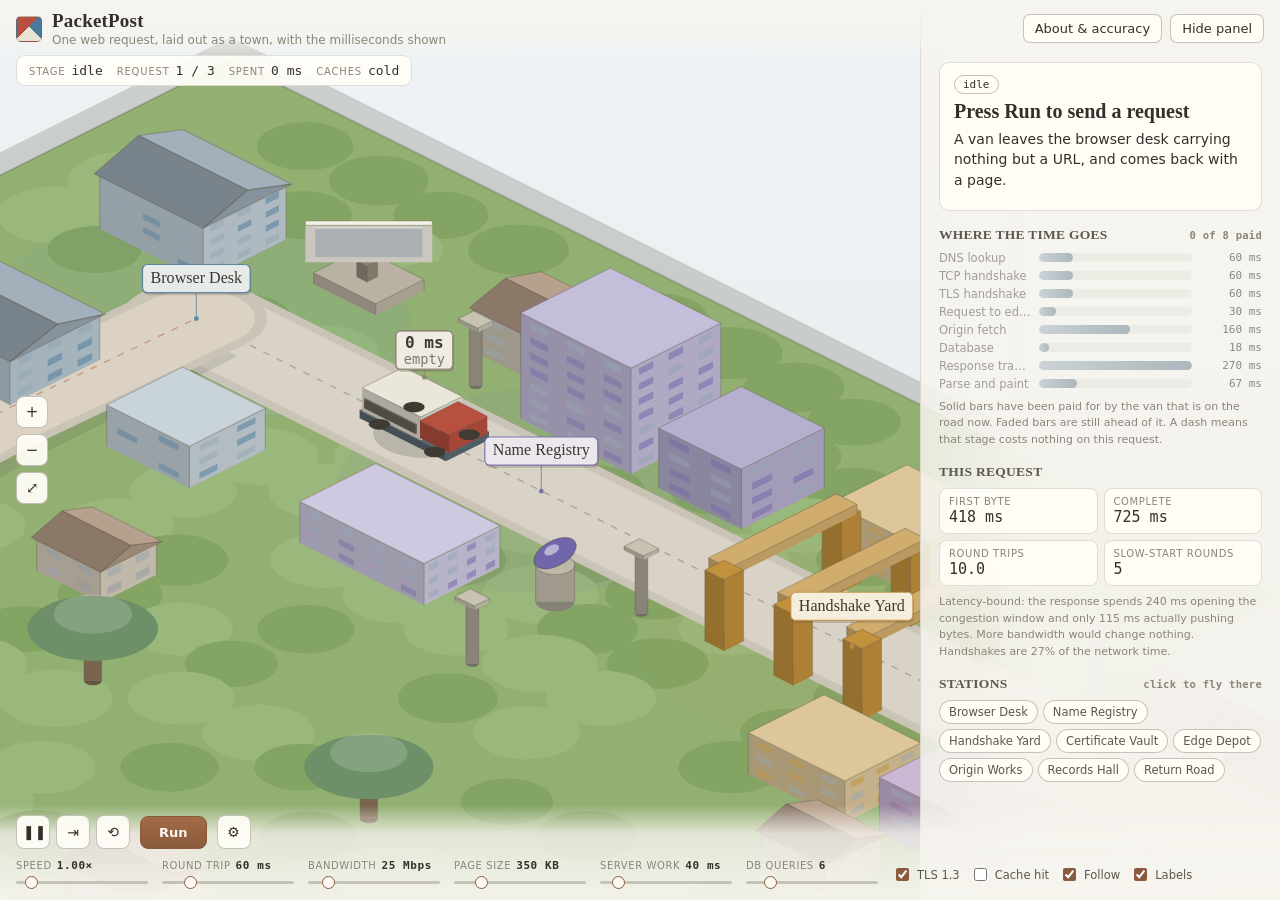
==== Dotfiles/claude/skills/wtf-explainer/assets/template/index.html @ b82c7345 "Add wtf-explainer skill, adapted from learnscape Interactive self-narrating explainers of technical " ====
<!doctype html>
<html lang="en">
<head>
<meta charset="utf-8" />
<meta name="viewport" content="width=device-width, initial-scale=1, viewport-fit=cover" />
<title>PacketPost: What a Web Request Actually Costs</title>
<meta name="description" content="An isometric town that runs one HTTP request in real time: DNS, the TCP handshake, TLS, a CDN edge, the origin, the database and TCP slow start — with the whole latency waterfall computed live." />
<link rel="stylesheet" href="css/styles.css" />
</head>
<body>

<canvas id="stage"></canvas>
<div id="tooltip" class="tooltip" hidden></div>

<header class="topbar">
  <div class="brand">
    <div class="logo" aria-hidden="true"></div>
    <div class="brand-text">
      <h1>PacketPost</h1>
      <p>One web request, laid out as a town, with the milliseconds shown</p>
    </div>
  </div>
  <div class="top-actions">
    <button id="btn-about" class="ghost">About &amp; accuracy</button>
    <button id="btn-panel" class="ghost" aria-expanded="true">Hide panel</button>
  </div>
</header>

<div class="hud" id="hud">
  <div class="hud-item"><span class="hud-k">Stage</span><span class="hud-v" id="hud-phase">idle</span></div>
  <div class="hud-item"><span class="hud-k">Request</span><span class="hud-v" id="hud-trip">1 / 3</span></div>
  <div class="hud-item"><span class="hud-k">Spent</span><span class="hud-v" id="hud-elapsed">0 ms</span></div>
  <div class="hud-item"><span class="hud-k">Caches</span><span class="hud-v" id="hud-state">cold</span></div>
  <div class="hud-note" id="hud-note"></div>
</div>

<div class="zoomer" id="zoomer">
  <button id="zoom-in" title="Zoom in" aria-label="Zoom in">+</button>
  <button id="zoom-out" title="Zoom out" aria-label="Zoom out">−</button>
  <button id="zoom-fit" title="Show the whole town (or double-click the map)" aria-label="Fit whole town">⤢</button>
</div>

<aside class="inspector" id="inspector">
  <button class="sheet-handle" id="sheet-handle" aria-expanded="false" aria-controls="inspector">
    <span class="grip" aria-hidden="true"></span>
    <span class="sheet-label">Details</span>
  </button>

  <div class="stage-card">
    <div class="eyebrow">
      <span class="chip" id="stage-chip">idle</span>
      <span class="tag" id="stage-tag"></span>
    </div>
    <h2 id="stage-name">Press Run to send a request</h2>
    <p class="lede" id="stage-short">A van leaves the browser desk carrying nothing but a URL, and comes back with a page.</p>
    <p class="muted" id="stage-body"></p>
    <div class="dwell" id="dwell" hidden>
      <i id="dwell-bar"></i>
      <span id="dwell-hint">reading stop: press <kbd>Space</kbd> to hold it here</span>
    </div>
  </div>

  <section class="sec">
    <h3>Where the time goes <span class="hint" id="wf-hint">projected</span></h3>
    <div class="bars" id="wf-list"></div>
    <p class="fine">Solid bars have been paid for by the van that is on the road now.
       Faded bars are still ahead of it. A dash means that stage costs nothing on this request.</p>
  </section>

  <section class="sec">
    <h3>This request</h3>
    <div class="stats">
      <div class="stat"><span class="k">First byte</span><b id="sum-ttfb">—</b></div>
      <div class="stat"><span class="k">Complete</span><b id="sum-total">—</b></div>
      <div class="stat"><span class="k">Round trips</span><b id="sum-rt">—</b></div>
      <div class="stat"><span class="k">Slow-start rounds</span><b id="sum-rounds">—</b></div>
    </div>
    <p class="fine" id="sum-note"></p>
  </section>

  <section class="sec">
    <h3>Stations <span class="hint">click to fly there</span></h3>
    <div class="chips" id="district-chips"></div>
  </section>
</aside>

<footer class="dock" id="dock">
  <div class="dock-row">
    <div class="group transport">
      <button id="btn-play" class="icon" title="Play / pause (space)"><span id="play-glyph">❚❚</span></button>
      <button id="btn-step" class="icon" title="Next stage (S)">⇥</button>
      <button id="btn-reset" class="icon" title="Reset and replay the slow tour (R)">⟲</button>
    </div>

    <button id="btn-run" class="primary">Run</button>
    <button id="btn-tune" class="icon" title="Show settings" aria-expanded="false" aria-controls="dock-tune">⚙</button>

    <div class="dock-tune" id="dock-tune">
      <label class="field slider">
        <span>Speed <b id="v-speed">1.0×</b></span>
        <input id="speed" type="range" min="0.4" max="8" step="0.05" value="1" />
      </label>

      <label class="field slider">
        <span>Round trip <b id="v-rtt">60 ms</b></span>
        <input id="rtt" type="range" min="5" max="300" step="5" value="60" />
      </label>

      <label class="field slider">
        <span>Bandwidth <b id="v-mbps">25 Mbps</b></span>
        <input id="mbps" type="range" min="1" max="200" step="1" value="25" />
      </label>

      <label class="field slider">
        <span>Page size <b id="v-payload">350 KB</b></span>
        <input id="payload" type="range" min="5" max="2000" step="5" value="350" />
      </label>

      <label class="field slider">
        <span>Server work <b id="v-server">40 ms</b></span>
        <input id="server" type="range" min="0" max="400" step="5" value="40" />
      </label>

      <label class="field slider">
        <span>DB queries <b id="v-dbq">6</b></span>
        <input id="dbq" type="range" min="0" max="40" step="1" value="6" />
      </label>

      <div class="group toggles">
        <label class="toggle"><input id="tls13" type="checkbox" checked /><span>TLS 1.3</span></label>
        <label class="toggle"><input id="edgehit" type="checkbox" /><span>Cache hit</span></label>
        <label class="toggle"><input id="follow" type="checkbox" checked /><span>Follow</span></label>
        <label class="toggle"><input id="labels" type="checkbox" checked /><span>Labels</span></label>
      </div>
    </div>
  </div>
</footer>

<div class="modal" id="about" hidden>
  <div class="modal-card">
    <button class="modal-close" id="about-close" aria-label="Close">×</button>
    <h2>What this is</h2>
    <p>PacketPost is an isometric town where every station is one stage of a single web request.
       A van leaves the browser desk with nothing but a URL: it gets an address at the
       Name Registry, a connection at the Handshake Yard and keys at the Certificate Vault,
       asks the Edge Depot for the page, and — only if the depot does not already have it —
       drives inland to the Origin Works and the Records Hall. Then it comes home over the
       elevated Return Road, which is where the bytes are actually transferred.</p>
    <p>The gauge on the van's flank is the millisecond budget it has spent so far. The crates
       in the bed are the bytes it is carrying. Both are read straight out of the model.</p>

    <h2>How much of it is real</h2>
    <p><strong>Genuinely computed, live, in your browser:</strong> the whole waterfall.
       DNS, TCP and TLS are charged in round trips at whatever latency you dial in; TLS 1.3
       costs one round trip and 1.2 costs two; the origin leg is charged at twice the edge
       distance; database time is queries × per-query cost; and the response transfer is the
       larger of the time the pipe needs for the bytes and the time TCP slow start needs to
       open the congestion window, starting from a ten-segment initial window and doubling
       each round. Time to first byte, the completion time, the round-trip count and the
       latency-bound / bandwidth-bound verdict all fall out of that arithmetic. It is all in
       <code>js/model.js</code>, about 120 lines.</p>
    <p><strong>Assumed:</strong> that the resolver sits as far away as the server; that the
       origin sits twice as far as the edge; that headers cost 800 bytes compressed; that one
       connection carries everything (a real page opens several and fetches dozens of files
       over them).</p>
    <p><strong>Indicative:</strong> parse and paint, which depends far more on the page than
       on the network and is the one bar here that is a guess.</p>
    <p><strong>Scenery:</strong> the buildings, the trees and the traffic paint. They are
       there so the mechanism has somewhere to happen. Treat the town as an illustration and
       the numbers on the panel as the lesson.</p>

    <h2>Pacing</h2>
    <p>The first time the van reaches a station it stops for long enough to read that
       station's write-up — between 9 and 26 seconds, depending on how much there is to say —
       and a progress bar under the panel text shows how much of the stop is left. Once every
       station has been explained there is nothing new to read, so the town runs at a
       watchable pace instead of a readable one. <b>Space</b> holds any stop indefinitely,
       <b>S</b> steps one station at a time, and the Speed slider scales everything, reading
       stops included. <b>Reset</b> (⟲) replays the slow tour; <b>Run</b> keeps what you have
       already read.</p>
    <p>Three requests run in a row on purpose. The second and third are dramatically cheaper,
       and nothing about the network changed between them — DNS, the connection and the edge
       cache are simply warm. That gap is the single most useful thing on this page.</p>

    <h2>Controls</h2>
    <ul>
      <li><b>Space</b> play / pause · <b>S</b> advance one station · <b>R</b> reset and replay the tour · <b>F</b> follow camera · <b>L</b> labels</li>
      <li>Drag to pan, scroll to zoom, click any station for its write-up.</li>
      <li>The view starts close on the van and rides with it. The <b>⤢</b> button on the left,
          or a double-click on the map, pulls back to the whole town.</li>
    </ul>
    <p class="fine">Built from the isometric-explainer skill. All code and copy original.</p>
  </div>
</div>

<script src="js/iso.js"></script>
<script src="js/model.js"></script>
<script src="js/world.js"></script>
<script src="js/sim.js"></script>
<script src="js/render.js"></script>
<script src="js/ui.js"></script>
<script src="js/main.js"></script>
</body>
</html>
---- Dotfiles/claude/skills/wtf-explainer/assets/template/css/styles.css ----
/* styles.css: a light, print-like shell around a full-screen canvas.
 *
 * The canvas is fixed and full-viewport; every panel floats over it and
 * reports its own size back to main.js, which keeps the camera aimed at the
 * part of the screen that is still visible. Nothing here is domain-specific
 * except the wording, so copy the file and change the palette.
 */

:root {
  --paper: #f6f4ee;
  --ink: #33302b;
  --ink-soft: #5c574f;
  --ink-faint: #8b857a;
  --line: rgba(90, 82, 70, 0.18);
  --line-strong: rgba(90, 82, 70, 0.34);
  --card: rgba(255, 253, 247, 0.94);
  --accent: #8a5a3c;
  --good: #5f8a52;
  --warn: #c2913c;
  --hot: #b8503f;
  --hud-top: 58px;
  --dock-h: 108px;
  --serif: "Iowan Old Style", Palatino, "Palatino Linotype", Georgia, serif;
  --sans: system-ui, -apple-system, "Segoe UI", Roboto, sans-serif;
  --mono: ui-monospace, Menlo, Consolas, monospace;
}

* { box-sizing: border-box; }

html, body {
  margin: 0;
  height: 100%;
  overflow: hidden;
  background: var(--paper);
  color: var(--ink);
  font-family: var(--sans);
  -webkit-text-size-adjust: 100%;
}

#stage {
  position: fixed;
  inset: 0;
  display: block;
  touch-action: none;
  cursor: grab;
}
#stage.dragging { cursor: grabbing; }

/* ------------------------------------------------------------------ topbar */

.topbar {
  position: fixed;
  top: 0; left: 0; right: 0;
  display: flex;
  align-items: center;
  justify-content: space-between;
  gap: 12px;
  padding: 10px 16px;
  background: linear-gradient(to bottom, rgba(246, 244, 238, 0.96), rgba(246, 244, 238, 0.72) 70%, rgba(246, 244, 238, 0));
  z-index: 6;
  pointer-events: none;
}
.topbar > * { pointer-events: auto; }

.brand { display: flex; align-items: center; gap: 10px; min-width: 0; }

.logo {
  width: 26px; height: 26px;
  flex: 0 0 auto;
  border-radius: 5px;
  background:
    linear-gradient(135deg, #b8503f 0 45%, transparent 45%),
    linear-gradient(225deg, #4a7a9b 0 45%, transparent 45%),
    #e8e2d4;
  border: 1px solid var(--line-strong);
}

.brand-text { min-width: 0; }
.brand-text h1 {
  margin: 0;
  font-family: var(--serif);
  font-size: 19px;
  font-weight: 600;
  letter-spacing: 0.2px;
}
.brand-text p {
  margin: 1px 0 0;
  font-size: 12px;
  color: var(--ink-faint);
}

.top-actions { display: flex; gap: 8px; flex: 0 0 auto; }

button {
  font-family: inherit;
  font-size: 13px;
  color: var(--ink);
  cursor: pointer;
}

button.ghost {
  padding: 6px 11px;
  border: 1px solid var(--line-strong);
  border-radius: 7px;
  background: var(--card);
}
button.ghost:hover { border-color: var(--accent); color: var(--accent); }

/* --------------------------------------------------------------------- hud */

.hud {
  position: fixed;
  top: calc(var(--hud-top) + 4px);
  left: 16px;
  display: flex;
  flex-wrap: wrap;
  align-items: center;
  gap: 6px 14px;
  max-width: min(560px, calc(100vw - 32px));
  padding: 7px 12px;
  border: 1px solid var(--line);
  border-radius: 9px;
  background: var(--card);
  z-index: 5;
}
.hud-item { display: flex; align-items: baseline; gap: 6px; }
.hud-k {
  font-size: 10px;
  letter-spacing: 0.08em;
  text-transform: uppercase;
  color: var(--ink-faint);
}
.hud-v { font-family: var(--mono); font-size: 13px; }
.hud-note {
  flex: 1 0 100%;
  font-size: 11.5px;
  color: var(--ink-soft);
  min-height: 0;
}
.hud-note:empty { display: none; }

/* ------------------------------------------------------------------ zoomer */

.zoomer {
  position: fixed;
  left: 16px;
  top: 50%;
  transform: translateY(-50%);
  display: flex;
  flex-direction: column;
  gap: 6px;
  z-index: 5;
}
.zoomer button {
  width: 32px; height: 32px;
  display: grid;
  place-items: center;
  font-size: 15px;
  border: 1px solid var(--line-strong);
  border-radius: 8px;
  background: var(--card);
}
.zoomer button:hover { border-color: var(--accent); color: var(--accent); }

/* --------------------------------------------------------------- inspector */

.inspector {
  position: fixed;
  top: 0; right: 0;
  width: 360px;
  height: 100%;
  padding: 62px 18px calc(var(--dock-h) + 18px);
  overflow-y: auto;
  background: linear-gradient(to left, rgba(246, 244, 238, 0.97) 70%, rgba(246, 244, 238, 0.86));
  border-left: 1px solid var(--line);
  z-index: 4;
  scrollbar-width: thin;
}
.inspector.hidden { display: none; }

.sheet-handle { display: none; }

.stage-card {
  padding: 12px 14px;
  border: 1px solid var(--line);
  border-radius: 10px;
  background: var(--card);
}
.eyebrow { display: flex; align-items: center; gap: 8px; margin-bottom: 6px; }
.chip {
  padding: 2px 8px;
  border: 1px solid var(--line-strong);
  border-radius: 999px;
  font-family: var(--mono);
  font-size: 11px;
}
.tag { font-size: 11.5px; color: var(--ink-faint); }

.stage-card h2 {
  margin: 2px 0 6px;
  font-family: var(--serif);
  font-size: 20px;
  font-weight: 600;
}
.lede { margin: 0 0 8px; font-size: 14px; line-height: 1.45; }
.muted { margin: 0; font-size: 13px; line-height: 1.55; color: var(--ink-soft); }

.dwell {
  position: relative;
  margin-top: 10px;
  padding-top: 8px;
  border-top: 1px solid var(--line);
  font-size: 11px;
  color: var(--ink-faint);
}
.dwell i {
  display: block;
  height: 3px;
  margin-bottom: 5px;
  border-radius: 2px;
  background: linear-gradient(90deg, var(--accent), #c08a5c);
  transition: width 0.12s linear;
}
kbd {
  padding: 0 4px;
  border: 1px solid var(--line-strong);
  border-radius: 4px;
  font-family: var(--mono);
  font-size: 10.5px;
}

.sec { margin-top: 16px; }
.sec h3 {
  display: flex;
  align-items: baseline;
  justify-content: space-between;
  gap: 8px;
  margin: 0 0 8px;
  font-family: var(--serif);
  font-size: 13.5px;
  font-weight: 600;
  letter-spacing: 0.02em;
  text-transform: uppercase;
  color: var(--ink-soft);
}
.hint { font-family: var(--mono); font-size: 10.5px; text-transform: none; color: var(--ink-faint); }
.fine { margin: 8px 0 0; font-size: 11px; line-height: 1.5; color: var(--ink-faint); }

/* ---- bar lists (the waterfall) ---- */

.bars { display: flex; flex-direction: column; gap: 4px; }
.bar {
  display: grid;
  grid-template-columns: 92px 1fr 62px;
  align-items: center;
  gap: 8px;
  font-size: 11.5px;
  opacity: 0.55;
}
.bar.paid { opacity: 1; }
.bar.live {
  padding: 2px 4px;
  margin: -2px -4px;
  border-radius: 6px;
  background: rgba(184, 80, 63, 0.09);
  outline: 1px solid rgba(184, 80, 63, 0.28);
}
.bar.cut { opacity: 0.34; }
.bar .lbl {
  overflow: hidden;
  text-overflow: ellipsis;
  white-space: nowrap;
  color: var(--ink-soft);
}
.bar .track {
  height: 9px;
  border-radius: 5px;
  background: rgba(90, 82, 70, 0.1);
  overflow: hidden;
}
.bar .fill {
  display: block;
  height: 100%;
  border-radius: 5px;
  background: linear-gradient(90deg, #a8b8c4, #6f8794);
  transition: width 0.18s ease-out;
}
.bar.paid .fill { background: linear-gradient(90deg, #c9906a, #a8603c); }
.bar.live .fill { background: linear-gradient(90deg, #d8724f, #b8503f); }
.bar .val { font-family: var(--mono); font-size: 11px; text-align: right; color: var(--ink); }

/* ---- stat grid ---- */

.stats {
  display: grid;
  grid-template-columns: 1fr 1fr;
  gap: 6px;
}
.stat {
  padding: 7px 9px;
  border: 1px solid var(--line);
  border-radius: 8px;
  background: var(--card);
}
.stat .k {
  display: block;
  font-size: 10px;
  letter-spacing: 0.06em;
  text-transform: uppercase;
  color: var(--ink-faint);
}
.stat b { font-family: var(--mono); font-size: 15px; font-weight: 500; }

/* ---- chips ---- */

.chips { display: flex; flex-wrap: wrap; gap: 5px; }
.chips button {
  padding: 4px 9px;
  border: 1px solid var(--line-strong);
  border-radius: 999px;
  background: var(--card);
  font-size: 11.5px;
  color: var(--ink-soft);
}
.chips button:hover { border-color: var(--accent); color: var(--accent); }
.chips button.on {
  border-color: var(--accent);
  background: rgba(138, 90, 60, 0.12);
  color: var(--accent);
}

/* -------------------------------------------------------------------- dock */

.dock {
  position: fixed;
  left: 0; right: 0; bottom: 0;
  padding: 10px 16px calc(10px + env(safe-area-inset-bottom));
  background: linear-gradient(to top, rgba(246, 244, 238, 0.97), rgba(246, 244, 238, 0.8) 70%, rgba(246, 244, 238, 0));
  z-index: 6;
}
.dock-row {
  display: flex;
  align-items: center;
  flex-wrap: wrap;
  gap: 10px;
}
.group { display: flex; align-items: center; gap: 6px; }

button.icon {
  width: 34px; height: 34px;
  display: grid;
  place-items: center;
  font-size: 14px;
  border: 1px solid var(--line-strong);
  border-radius: 8px;
  background: var(--card);
}
button.icon:hover { border-color: var(--accent); color: var(--accent); }

button.primary {
  padding: 8px 18px;
  border: 1px solid #8a5a3c;
  border-radius: 8px;
  background: linear-gradient(to bottom, #a46b46, #8a5a3c);
  color: #fdf8f2;
  font-size: 13px;
  font-weight: 600;
}
button.primary:hover { filter: brightness(1.07); }

.dock-tune {
  display: flex;
  align-items: center;
  flex-wrap: wrap;
  gap: 10px 14px;
  flex: 1 1 auto;
}

.field { display: flex; flex-direction: column; gap: 2px; min-width: 0; }
.field > span {
  display: flex;
  align-items: baseline;
  gap: 5px;
  font-size: 10px;
  letter-spacing: 0.06em;
  text-transform: uppercase;
  color: var(--ink-faint);
  white-space: nowrap;
}
.field > span b { font-family: var(--mono); font-size: 11px; text-transform: none; color: var(--ink); }
.field.slider { width: 132px; }

input[type="range"] {
  width: 100%;
  height: 16px;
  margin: 0;
  appearance: none;
  background: transparent;
}
input[type="range"]::-webkit-slider-runnable-track {
  height: 3px;
  border-radius: 2px;
  background: rgba(90, 82, 70, 0.28);
}
input[type="range"]::-webkit-slider-thumb {
  appearance: none;
  width: 13px; height: 13px;
  margin-top: -5px;
  border: 1px solid #8a5a3c;
  border-radius: 50%;
  background: #fdf8f2;
}
input[type="range"]::-moz-range-track {
  height: 3px;
  border-radius: 2px;
  background: rgba(90, 82, 70, 0.28);
}
input[type="range"]::-moz-range-thumb {
  width: 13px; height: 13px;
  border: 1px solid #8a5a3c;
  border-radius: 50%;
  background: #fdf8f2;
}

.toggles { flex-wrap: wrap; gap: 4px 10px; }
.toggle {
  display: flex;
  align-items: center;
  gap: 5px;
  font-size: 11.5px;
  color: var(--ink-soft);
  cursor: pointer;
  white-space: nowrap;
}
.toggle input { accent-color: #8a5a3c; }

/* ------------------------------------------------------------------ modal */

.modal {
  position: fixed;
  inset: 0;
  display: grid;
  place-items: center;
  padding: 20px;
  background: rgba(48, 44, 38, 0.42);
  z-index: 20;
}
.modal[hidden] { display: none; }
.modal-card {
  position: relative;
  max-width: 640px;
  max-height: 84vh;
  overflow-y: auto;
  padding: 22px 26px;
  border: 1px solid var(--line-strong);
  border-radius: 12px;
  background: #fffdf7;
  box-shadow: 0 18px 50px rgba(60, 52, 42, 0.24);
}
.modal-card h2 {
  margin: 18px 0 6px;
  font-family: var(--serif);
  font-size: 17px;
}
.modal-card h2:first-of-type { margin-top: 0; }
.modal-card p, .modal-card li { font-size: 13.5px; line-height: 1.6; color: var(--ink-soft); }
.modal-card p { margin: 0 0 8px; }
.modal-card code {
  padding: 1px 4px;
  border-radius: 4px;
  background: rgba(90, 82, 70, 0.09);
  font-family: var(--mono);
  font-size: 12px;
}
.modal-card strong { color: var(--ink); }
.modal-close {
  position: absolute;
  top: 10px; right: 12px;
  width: 28px; height: 28px;
  border: 1px solid var(--line);
  border-radius: 7px;
  background: var(--card);
  font-size: 16px;
  line-height: 1;
}

/* ---------------------------------------------------------------- tooltip */

.tooltip {
  position: fixed;
  max-width: 250px;
  padding: 7px 10px;
  border: 1px solid var(--line-strong);
  border-radius: 8px;
  background: #fffdf7;
  box-shadow: 0 6px 18px rgba(60, 52, 42, 0.16);
  font-size: 11.5px;
  line-height: 1.45;
  color: var(--ink-soft);
  pointer-events: none;
  z-index: 10;
}
.tooltip b { display: block; margin-bottom: 2px; font-family: var(--serif); font-size: 13px; color: var(--ink); }

/* -------------------------------------------------------------- responsive
   On a phone the inspector becomes a bottom sheet that sits above the dock and
   opens to full height when tapped. main.js measures its height and keeps the
   camera above it. */

@media (max-width: 900px) {
  .brand-text p { display: none; }
  .zoomer { top: auto; bottom: calc(var(--dock-h) + 130px); transform: none; }

  .inspector {
    top: auto;
    bottom: var(--dock-h);
    left: 0; right: 0;
    width: auto;
    height: auto;
    max-height: 38vh;
    padding: 0 14px 12px;
    border-left: 0;
    border-top: 1px solid var(--line-strong);
    border-radius: 12px 12px 0 0;
    background: rgba(246, 244, 238, 0.97);
    transition: max-height 0.18s ease-out;
  }
  .inspector.open { max-height: 76vh; }
  .inspector .sec { display: none; }
  .inspector.open .sec { display: block; }

  .sheet-handle {
    position: sticky;
    top: 0;
    display: flex;
    align-items: center;
    justify-content: center;
    gap: 8px;
    width: 100%;
    padding: 7px 0 6px;
    border: 0;
    background: transparent;
  }
  .sheet-handle .grip {
    width: 34px; height: 3px;
    border-radius: 2px;
    background: var(--line-strong);
  }
  .sheet-label {
    font-size: 10px;
    letter-spacing: 0.08em;
    text-transform: uppercase;
    color: var(--ink-faint);
  }

  .dock-tune {
    display: none;
    width: 100%;
  }
  .dock.tune-open .dock-tune { display: flex; }
  .field.slider { width: calc(50% - 10px); }
}
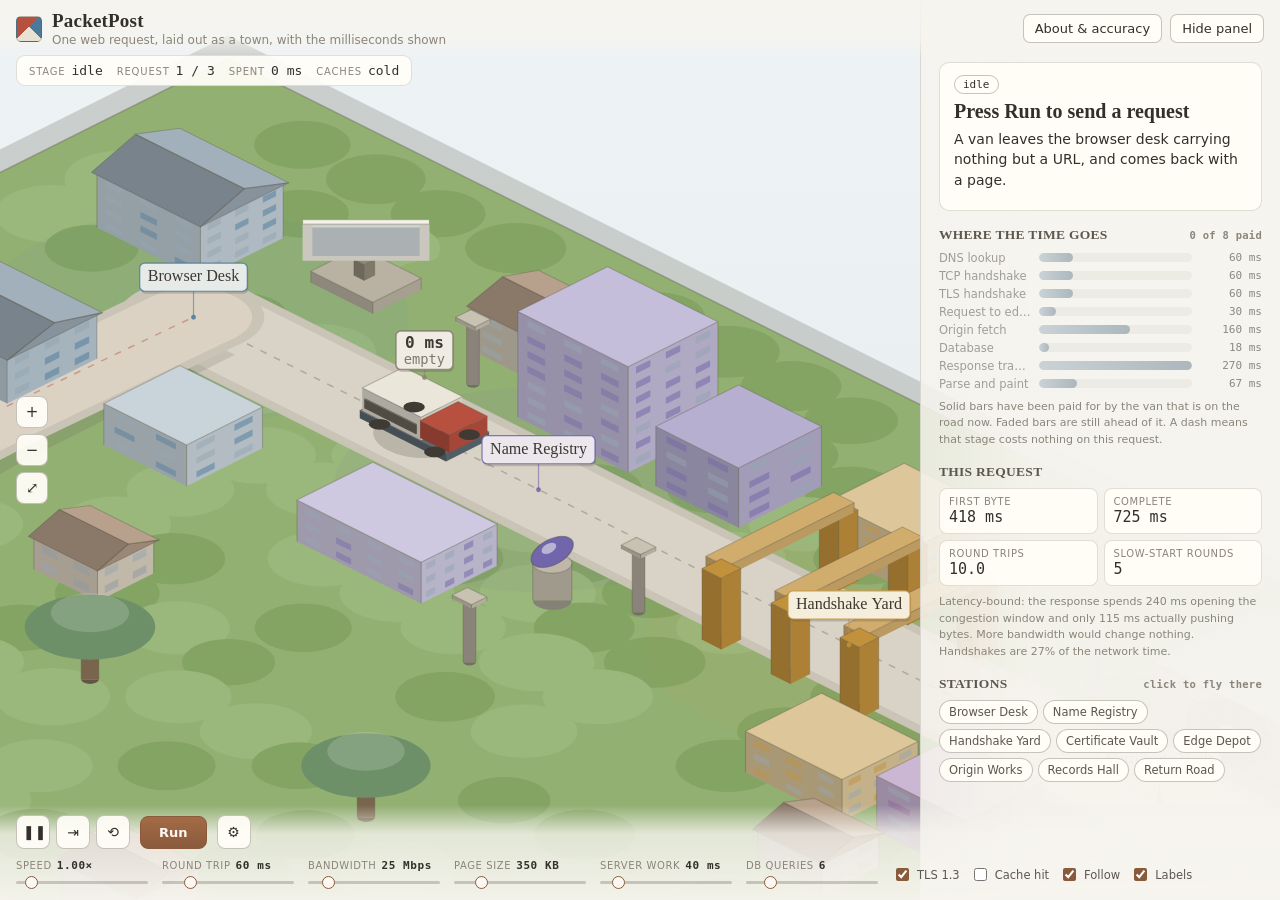
==== commit 6e7b3994: "Address review: doc corrections from PR #12 review All verified before changing:  - template README:" ====
--- a/Dotfiles/claude/skills/wtf-explainer/assets/template/index.html
+++ b/Dotfiles/claude/skills/wtf-explainer/assets/template/index.html
@@ -159,7 +159,7 @@
        each round. Time to first byte, the completion time, the round-trip count and the
        latency-bound / bandwidth-bound verdict all fall out of that arithmetic. It is all in
        <code>js/model.js</code>, about 120 lines.</p>
-    <p><strong>Assumed:</strong> that the resolver sits as far away as the server; that the
+    <p><strong>Assumed:</strong> that the resolver sits as far away as the edge; that the
        origin sits twice as far as the edge; that headers cost 800 bytes compressed; that one
        connection carries everything (a real page opens several and fetches dozens of files
        over them).</p>
